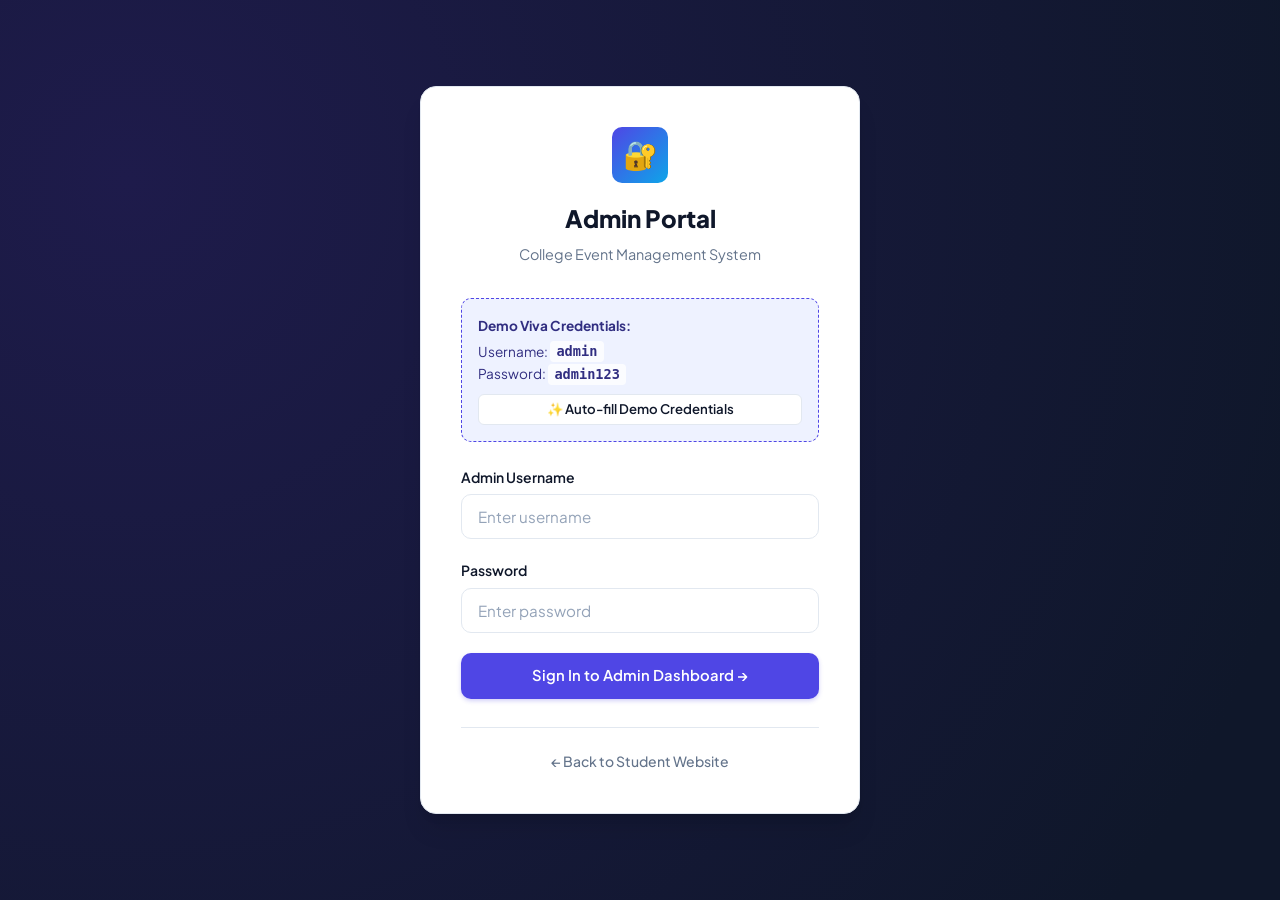
==== admin-dashboard.html @ d4ee1911 "Initial Commit" ====
<!DOCTYPE html>
<html lang="en">
<head>
  <meta charset="UTF-8">
  <meta name="viewport" content="width=device-width, initial-scale=1.0">
  <title>Admin Dashboard - CEMS</title>
  <meta name="description" content="Manage college events, view registrations, and monitor capacity.">
  <!-- Fonts -->
  <link rel="preconnect" href="https://fonts.googleapis.com">
  <link rel="preconnect" href="https://fonts.gstatic.com" crossorigin>
  <link href="https://fonts.googleapis.com/css2?family=Plus+Jakarta+Sans:wght@400;500;600;700;800&display=swap" rel="stylesheet">
  <!-- Stylesheets -->
  <link rel="stylesheet" href="css/style.css">
  <link rel="stylesheet" href="css/admin.css">
</head>
<body id="admin-dashboard-app">

  <div class="admin-layout">

    <!-- Admin Sidebar Navigation -->
    <aside class="admin-sidebar">
      <div class="admin-sidebar-header">
        <span class="brand-badge" style="width: 2rem; height: 2rem; font-size: 1rem;">🎓</span>
        <span class="admin-sidebar-brand">CEMS Admin</span>
      </div>

      <nav class="admin-nav">
        <div class="admin-nav-item active" data-panel="overview">
          <span class="admin-nav-icon">📊</span>
          <span>Overview</span>
        </div>

        <div class="admin-nav-item" data-panel="events">
          <span class="admin-nav-icon">📅</span>
          <span>Manage Events</span>
        </div>

        <div class="admin-nav-item" data-panel="registrations">
          <span class="admin-nav-icon">👥</span>
          <span>Registrations</span>
        </div>

        <div class="admin-nav-item" data-panel="settings">
          <span class="admin-nav-icon">⚙️</span>
          <span>Viva Settings</span>
        </div>
      </nav>

      <div class="admin-sidebar-footer">
        <div class="admin-user-info">
          <div class="admin-avatar">AD</div>
          <div>
            <div class="admin-user-name">Event Officer</div>
            <div class="admin-user-role">Administrator</div>
          </div>
        </div>
        <button id="admin-logout-btn" class="btn btn-secondary btn-sm" title="Log Out" style="padding: 0.35rem 0.6rem;">
          🚪
        </button>
      </div>
    </aside>

    <!-- Admin Main Body -->
    <div class="admin-main">

      <!-- Admin Topbar -->
      <header class="admin-topbar">
        <div style="display: flex; align-items: center; gap: 1rem;">
          <button class="admin-menu-toggle" id="admin-menu-toggle" aria-label="Toggle menu">
            ☰
          </button>
          <h2 class="admin-page-title" id="admin-page-title">Dashboard Overview</h2>
        </div>

        <div class="admin-topbar-actions">
          <a href="index.html" target="_blank" class="btn btn-secondary btn-sm">
            🌐 View Student Site
          </a>
          <button class="btn btn-primary btn-sm" onclick="openAddEventModal()">
            ➕ Add New Event
          </button>
        </div>
      </header>

      <!-- Admin Container -->
      <main class="admin-container">

        <!-- ================= PANEL 1: OVERVIEW ================= -->
        <section class="admin-panel active" id="panel-overview">
          <!-- Metric Cards Grid -->
          <div class="admin-stats-grid">
            <div class="admin-stat-card">
              <div class="admin-stat-icon icon-blue">📅</div>
              <div class="admin-stat-data">
                <h4>Total Events</h4>
                <div class="stat-number" id="stat-total-events">0</div>
              </div>
            </div>

            <div class="admin-stat-card">
              <div class="admin-stat-icon icon-purple">👥</div>
              <div class="admin-stat-data">
                <h4>Total Signups</h4>
                <div class="stat-number" id="stat-total-registrations">0</div>
              </div>
            </div>

            <div class="admin-stat-card">
              <div class="admin-stat-icon icon-green">⚡</div>
              <div class="admin-stat-data">
                <h4>Upcoming Events</h4>
                <div class="stat-number" id="stat-upcoming-events">0</div>
              </div>
            </div>

            <div class="admin-stat-card">
              <div class="admin-stat-icon icon-amber">🏁</div>
              <div class="admin-stat-data">
                <h4>Past Events</h4>
                <div class="stat-number" id="stat-past-events">0</div>
              </div>
            </div>
          </div>

          <!-- Recent Registrations Table -->
          <div class="admin-card">
            <div class="admin-card-header">
              <h3 class="admin-card-title">Recent Student Registrations</h3>
              <button class="btn btn-secondary btn-sm" onclick="document.querySelector('.admin-nav-item[data-panel=\'registrations\']').click()">
                View All Signups →
              </button>
            </div>
            <div class="admin-table-container">
              <table class="admin-table">
                <thead>
                  <tr>
                    <th>Student Name</th>
                    <th>Email Address</th>
                    <th>Event Title</th>
                    <th>Status</th>
                    <th>Date Registered</th>
                  </tr>
                </thead>
                <tbody id="recent-registrations-tbody">
                  <!-- Populated by admin.js -->
                </tbody>
              </table>
            </div>
          </div>
        </section>

        <!-- ================= PANEL 2: MANAGE EVENTS ================= -->
        <section class="admin-panel" id="panel-events">
          <div class="admin-card">
            <div class="admin-card-header">
              <div>
                <h3 class="admin-card-title">All College Events</h3>
                <p style="font-size: 0.85rem; color: var(--text-muted); margin-top: 0.2rem;">
                  Create, update, or remove events. Changes immediately sync to the student website.
                </p>
              </div>
              <button class="btn btn-primary btn-sm" onclick="openAddEventModal()">
                ➕ Add New Event
              </button>
            </div>
            <div class="admin-table-container">
              <table class="admin-table">
                <thead>
                  <tr>
                    <th>Event Details</th>
                    <th>Category</th>
                    <th>Date & Time</th>
                    <th>Venue</th>
                    <th>Registrations</th>
                    <th>Actions</th>
                  </tr>
                </thead>
                <tbody id="admin-events-tbody">
                  <!-- Populated by admin.js -->
                </tbody>
              </table>
            </div>
          </div>
        </section>

        <!-- ================= PANEL 3: STUDENT REGISTRATIONS ================= -->
        <section class="admin-panel" id="panel-registrations">
          <div class="admin-card">
            <div class="admin-card-header">
              <div>
                <h3 class="admin-card-title">Student Registration Master List</h3>
                <p style="font-size: 0.85rem; color: var(--text-muted); margin-top: 0.2rem;">
                  Search, verify, or revoke student event passes.
                </p>
              </div>
              <span id="admin-reg-count-badge" class="badge badge-general">0 records</span>
            </div>

            <!-- Search filter -->
            <div style="padding: 1rem 1.75rem; border-bottom: 1px solid var(--border-color); background-color: var(--bg-subtle);">
              <input 
                type="text" 
                id="admin-reg-search" 
                class="form-control" 
                placeholder="Search by student name, roll number, email, or event title..."
                style="max-width: 500px;"
              >
            </div>

            <div class="admin-table-container">
              <table class="admin-table">
                <thead>
                  <tr>
                    <th>Reg ID</th>
                    <th>Student Name</th>
                    <th>Email</th>
                    <th>Phone</th>
                    <th>Event Title</th>
                    <th>Registered Date</th>
                    <th>Action</th>
                  </tr>
                </thead>
                <tbody id="admin-registrations-tbody">
                  <!-- Populated by admin.js -->
                </tbody>
              </table>
            </div>
          </div>
        </section>

        <!-- ================= PANEL 4: SETTINGS & VIVA UTILITIES ================= -->
        <section class="admin-panel" id="panel-settings">
          <div class="admin-card" style="max-width: 700px;">
            <div class="admin-card-header">
              <h3 class="admin-card-title">Academic Viva & Presentation Utilities</h3>
            </div>
            <div style="padding: 2rem;">
              <h4 style="font-size: 1.1rem; margin-bottom: 0.5rem;">Reset Sample Data</h4>
              <p style="font-size: 0.9rem; color: var(--text-muted); margin-bottom: 1.5rem; line-height: 1.6;">
                During an academic project viva or presentation, you may create test events and test student registrations. Clicking the button below resets browser LocalStorage back to the original 6 default college events and 3 sample registrations.
              </p>

              <button class="btn btn-danger" onclick="handleResetDemoData()">
                🔄 Restore Default Sample Data
              </button>

              <div style="margin-top: 2.5rem; padding-top: 1.5rem; border-top: 1px solid var(--border-color);">
                <h4 style="font-size: 1rem; margin-bottom: 0.5rem;">Storage Diagnostics</h4>
                <div style="font-family: var(--font-mono); font-size: 0.85rem; color: #475569; background: var(--bg-subtle); padding: 1rem; border-radius: var(--radius-md);">
                  <div>Key: <code>cems_events</code> (Events store)</div>
                  <div style="margin-top: 0.4rem;">Key: <code>cems_registrations</code> (Student registrations)</div>
                  <div style="margin-top: 0.4rem;">Session: <code>cems_admin_logged_in</code> (Admin session token)</div>
                </div>
              </div>
            </div>
          </div>
        </section>

      </main>

    </div>
  </div>

  <!-- ================= ADD / EDIT EVENT MODAL ================= -->
  <div class="modal-overlay" id="event-editor-modal">
    <div class="modal-card" style="max-width: 620px;">
      <div class="modal-header">
        <h3 class="modal-title" id="event-modal-title">Add New Event</h3>
        <button class="modal-close" onclick="closeModal('event-editor-modal')">&times;</button>
      </div>

      <form id="event-editor-form">
        <div class="modal-body">

          <div class="form-group">
            <label for="event-title" class="form-label">Event Title <span class="required">*</span></label>
            <input type="text" id="event-title" class="form-control" placeholder="e.g. CodeSprint 2026 Hackathon" required>
          </div>

          <div style="display: grid; grid-template-columns: 1fr 1fr; gap: 1rem;">
            <div class="form-group">
              <label for="event-category" class="form-label">Category <span class="required">*</span></label>
              <select id="event-category" class="form-control" required>
                <option value="Technical">Technical</option>
                <option value="Cultural">Cultural</option>
                <option value="Sports">Sports</option>
                <option value="Workshop">Workshop</option>
              </select>
            </div>

            <div class="form-group">
              <label for="event-max-participants" class="form-label">Maximum Capacity <span class="required">*</span></label>
              <input type="number" id="event-max-participants" class="form-control" placeholder="e.g. 100" min="1" max="2000" required>
            </div>
          </div>

          <div style="display: grid; grid-template-columns: 1fr 1fr; gap: 1rem;">
            <div class="form-group">
              <label for="event-date" class="form-label">Event Date <span class="required">*</span></label>
              <input type="date" id="event-date" class="form-control" required>
            </div>

            <div class="form-group">
              <label for="event-time" class="form-label">Event Time <span class="required">*</span></label>
              <input type="text" id="event-time" class="form-control" placeholder="e.g. 10:00 AM" required>
            </div>
          </div>

          <div class="form-group">
            <label for="event-venue" class="form-label">Campus Venue <span class="required">*</span></label>
            <input type="text" id="event-venue" class="form-control" placeholder="e.g. Auditorium Hall 1 / Block B" required>
          </div>

          <div class="form-group">
            <label for="event-organizer" class="form-label">Organizing Committee / Club</label>
            <input type="text" id="event-organizer" class="form-control" placeholder="e.g. Department of Computer Science">
          </div>

          <div class="form-group">
            <label for="event-image-url" class="form-label">Cover Image URL</label>
            <input type="url" id="event-image-url" class="form-control" placeholder="https://images.unsplash.com/photo-...">
            <div class="form-hint">Leave blank to use an automatic high-quality college event default photo.</div>
          </div>

          <div class="form-group">
            <label for="event-description" class="form-label">Event Description & Rules <span class="required">*</span></label>
            <textarea id="event-description" class="form-control" rows="4" placeholder="Describe the event, agenda, prizes, and rules..." required></textarea>
          </div>

        </div>

        <div class="modal-footer">
          <button type="button" class="btn btn-secondary" onclick="closeModal('event-editor-modal')">Cancel</button>
          <button type="submit" class="btn btn-primary" id="save-event-submit-btn">Save Event</button>
        </div>
      </form>
    </div>
  </div>

  <!-- Scripts -->
  <script src="js/storage.js"></script>
  <script src="js/main.js"></script>
  <script src="js/admin.js"></script>
</body>
</html>
---- css/style.css ----
/**
 * COLLEGE EVENT MANAGEMENT SYSTEM (CEMS)
 * style.css - Global Stylesheet, CSS Variables, Layout, and Component System
 */

/* ==========================================================================
   CSS Variables & Design Tokens
   ========================================================================== */
:root {
  /* Brand Colors */
  --primary: #4f46e5;         /* Indigo 600 */
  --primary-hover: #4338ca;   /* Indigo 700 */
  --primary-light: #eef2ff;   /* Indigo 50 */
  --primary-dark: #312e81;    /* Indigo 900 */
  --secondary: #0ea5e9;       /* Sky 500 */
  --accent: #f59e0b;          /* Amber 500 */

  /* Semantic Colors */
  --success: #10b981;         /* Emerald 500 */
  --success-bg: #ecfdf5;
  --danger: #ef4444;          /* Red 500 */
  --danger-bg: #fef2f2;
  --warning: #f59e0b;
  --warning-bg: #fffbeb;
  --info: #3b82f6;
  --info-bg: #eff6ff;

  /* Neutral Shades */
  --bg-page: #f8fafc;         /* Slate 50 */
  --bg-surface: #ffffff;
  --bg-subtle: #f1f5f9;       /* Slate 100 */
  --border-color: #e2e8f0;    /* Slate 200 */
  --border-focus: #818cf8;

  --text-main: #0f172a;       /* Slate 900 */
  --text-muted: #64748b;      /* Slate 500 */
  --text-light: #94a3b8;      /* Slate 400 */
  --text-inverse: #ffffff;

  /* Typography */
  --font-family: 'Plus Jakarta Sans', system-ui, -apple-system, BlinkMacSystemFont, 'Segoe UI', Roboto, Oxygen, Ubuntu, Cantarell, sans-serif;
  --font-mono: ui-monospace, SFMono-Regular, Menlo, Monaco, Consolas, monospace;

  /* Shadows */
  --shadow-xs: 0 1px 2px 0 rgba(0, 0, 0, 0.05);
  --shadow-sm: 0 1px 3px 0 rgba(0, 0, 0, 0.1), 0 1px 2px -1px rgba(0, 0, 0, 0.1);
  --shadow-md: 0 4px 6px -1px rgba(0, 0, 0, 0.1), 0 2px 4px -2px rgba(0, 0, 0, 0.1);
  --shadow-lg: 0 10px 15px -3px rgba(0, 0, 0, 0.1), 0 4px 6px -4px rgba(0, 0, 0, 0.1);
  --shadow-xl: 0 20px 25px -5px rgba(0, 0, 0, 0.1), 0 8px 10px -6px rgba(0, 0, 0, 0.1);

  /* Radii */
  --radius-sm: 6px;
  --radius-md: 10px;
  --radius-lg: 16px;
  --radius-full: 9999px;

  /* Transitions */
  --transition-fast: 150ms ease;
  --transition-normal: 250ms ease;
}

/* ==========================================================================
   CSS Reset & Base Styles
   ========================================================================== */
*, *::before, *::after {
  box-sizing: border-box;
  margin: 0;
  padding: 0;
}

html {
  scroll-behavior: smooth;
  font-size: 16px;
}

body {
  font-family: var(--font-family);
  background-color: var(--bg-page);
  color: var(--text-main);
  line-height: 1.6;
  min-height: 100vh;
  display: flex;
  flex-direction: column;
  -webkit-font-smoothing: antialiased;
}

a {
  color: inherit;
  text-decoration: none;
  transition: color var(--transition-fast);
}

img {
  max-width: 100%;
  display: block;
  height: auto;
}

button, input, select, textarea {
  font-family: inherit;
  font-size: inherit;
}

/* ==========================================================================
   Layout Containers & Grid
   ========================================================================== */
.container {
  width: 100%;
  max-width: 1200px;
  margin-left: auto;
  margin-right: auto;
  padding-left: 1.5rem;
  padding-right: 1.5rem;
}

.main-content {
  flex: 1 0 auto;
}

/* ==========================================================================
   Navigation Bar
   ========================================================================== */
.navbar {
  background-color: var(--bg-surface);
  border-bottom: 1px solid var(--border-color);
  position: sticky;
  top: 0;
  z-index: 100;
  backdrop-filter: blur(8px);
  background-color: rgba(255, 255, 255, 0.95);
  box-shadow: var(--shadow-xs);
}

.nav-container {
  display: flex;
  align-items: center;
  justify-content: space-between;
  height: 4.25rem;
}

.nav-brand {
  display: flex;
  align-items: center;
  gap: 0.75rem;
  font-weight: 700;
  font-size: 1.25rem;
  color: var(--primary-dark);
}

.nav-brand .brand-badge {
  display: inline-flex;
  align-items: center;
  justify-content: center;
  width: 2.25rem;
  height: 2.25rem;
  background: linear-gradient(135deg, var(--primary), var(--secondary));
  color: white;
  border-radius: var(--radius-md);
  font-size: 1.1rem;
}

.nav-brand span.brand-text {
  letter-spacing: -0.025em;
}

.nav-brand span.highlight {
  color: var(--primary);
}

.nav-links {
  display: flex;
  align-items: center;
  list-style: none;
  gap: 1.5rem;
}

.nav-link {
  font-weight: 500;
  font-size: 0.95rem;
  color: var(--text-muted);
  padding: 0.5rem 0.75rem;
  border-radius: var(--radius-sm);
  transition: all var(--transition-fast);
}

.nav-link:hover {
  color: var(--primary);
  background-color: var(--primary-light);
}

.nav-link.active {
  color: var(--primary);
  background-color: var(--primary-light);
  font-weight: 600;
}

.nav-actions {
  display: flex;
  align-items: center;
  gap: 0.75rem;
}

.nav-toggle {
  display: none;
  background: none;
  border: 1px solid var(--border-color);
  padding: 0.5rem;
  border-radius: var(--radius-sm);
  cursor: pointer;
  color: var(--text-main);
  font-size: 1.25rem;
}

/* ==========================================================================
   Buttons
   ========================================================================== */
.btn {
  display: inline-flex;
  align-items: center;
  justify-content: center;
  gap: 0.5rem;
  padding: 0.65rem 1.25rem;
  font-size: 0.925rem;
  font-weight: 600;
  border-radius: var(--radius-md);
  border: 1px solid transparent;
  cursor: pointer;
  transition: all var(--transition-fast);
  text-align: center;
  line-height: 1.2;
}

.btn:active {
  transform: translateY(1px);
}

.btn-primary {
  background-color: var(--primary);
  color: white;
  box-shadow: 0 2px 4px rgba(79, 70, 229, 0.25);
}

.btn-primary:hover {
  background-color: var(--primary-hover);
  box-shadow: 0 4px 10px rgba(79, 70, 229, 0.35);
}

.btn-secondary {
  background-color: var(--bg-surface);
  color: var(--text-main);
  border-color: var(--border-color);
}

.btn-secondary:hover {
  background-color: var(--bg-subtle);
  border-color: #cbd5e1;
}

.btn-outline-primary {
  background-color: transparent;
  color: var(--primary);
  border-color: var(--primary);
}

.btn-outline-primary:hover {
  background-color: var(--primary-light);
}

.btn-danger {
  background-color: var(--danger);
  color: white;
}

.btn-danger:hover {
  background-color: #dc2626;
}

.btn-sm {
  padding: 0.4rem 0.8rem;
  font-size: 0.825rem;
  border-radius: var(--radius-sm);
}

.btn-lg {
  padding: 0.85rem 1.75rem;
  font-size: 1.05rem;
  border-radius: var(--radius-lg);
}

.btn:disabled {
  opacity: 0.6;
  cursor: not-allowed;
  pointer-events: none;
}

/* ==========================================================================
   Badges & Tags
   ========================================================================== */
.badge {
  display: inline-flex;
  align-items: center;
  gap: 0.35rem;
  padding: 0.25rem 0.65rem;
  font-size: 0.75rem;
  font-weight: 600;
  border-radius: var(--radius-full);
  text-transform: uppercase;
  letter-spacing: 0.04em;
}

.badge-tech {
  background-color: #e0e7ff;
  color: #3730a3;
}

.badge-cultural {
  background-color: #fce7f3;
  color: #9d174d;
}

.badge-sports {
  background-color: #dcfce7;
  color: #166534;
}

.badge-workshop {
  background-color: #fef3c7;
  color: #92400e;
}

.badge-general {
  background-color: #f1f5f9;
  color: #475569;
}

.badge-success {
  background-color: var(--success-bg);
  color: #065f46;
}

.badge-danger {
  background-color: var(--danger-bg);
  color: #991b1b;
}

.badge-past {
  background-color: #e2e8f0;
  color: #64748b;
}

/* ==========================================================================
   Hero Section
   ========================================================================== */
.hero {
  position: relative;
  background: linear-gradient(135deg, #1e1b4b 0%, #312e81 50%, #4338ca 100%);
  color: white;
  padding: 5rem 0 4rem 0;
  overflow: hidden;
}

.hero::after {
  content: '';
  position: absolute;
  top: 0;
  right: 0;
  bottom: 0;
  left: 0;
  background-image: radial-gradient(circle at 20% 30%, rgba(255, 255, 255, 0.08) 0%, transparent 50%),
                    radial-gradient(circle at 80% 80%, rgba(14, 165, 233, 0.15) 0%, transparent 40%);
  pointer-events: none;
}

.hero-content {
  position: relative;
  z-index: 2;
  max-width: 800px;
  margin: 0 auto;
  text-align: center;
}

.hero-chip {
  display: inline-flex;
  align-items: center;
  gap: 0.5rem;
  background-color: rgba(255, 255, 255, 0.12);
  border: 1px solid rgba(255, 255, 255, 0.2);
  color: #e0e7ff;
  padding: 0.4rem 1rem;
  border-radius: var(--radius-full);
  font-size: 0.85rem;
  font-weight: 500;
  margin-bottom: 1.5rem;
}

.hero-title {
  font-size: 3rem;
  font-weight: 800;
  line-height: 1.15;
  letter-spacing: -0.03em;
  margin-bottom: 1.25rem;
}

.hero-title .gradient-text {
  background: linear-gradient(135deg, #38bdf8 0%, #818cf8 100%);
  -webkit-background-clip: text;
  -webkit-text-fill-color: transparent;
}

.hero-subtitle {
  font-size: 1.2rem;
  color: #c7d2fe;
  line-height: 1.6;
  margin-bottom: 2.25rem;
  max-width: 650px;
  margin-left: auto;
  margin-right: auto;
}

.hero-buttons {
  display: flex;
  align-items: center;
  justify-content: center;
  gap: 1rem;
  flex-wrap: wrap;
}

.hero-stats {
  display: grid;
  grid-template-columns: repeat(3, 1fr);
  gap: 1.5rem;
  margin-top: 3.5rem;
  padding-top: 2.5rem;
  border-top: 1px solid rgba(255, 255, 255, 0.15);
}

.hero-stat-card {
  text-align: center;
}

.hero-stat-number {
  font-size: 2.25rem;
  font-weight: 800;
  color: #ffffff;
  line-height: 1;
}

.hero-stat-label {
  font-size: 0.875rem;
  color: #a5b4fc;
  margin-top: 0.4rem;
  font-weight: 500;
}

/* ==========================================================================
   Section Headings
   ========================================================================== */
.section {
  padding: 4.5rem 0;
}

.section-alt {
  background-color: #f1f5f9;
}

.section-header {
  text-align: center;
  max-width: 650px;
  margin: 0 auto 3rem auto;
}

.section-tag {
  color: var(--primary);
  font-weight: 700;
  font-size: 0.85rem;
  text-transform: uppercase;
  letter-spacing: 0.08em;
  margin-bottom: 0.5rem;
  display: block;
}

.section-title {
  font-size: 2.25rem;
  font-weight: 800;
  color: var(--text-main);
  letter-spacing: -0.02em;
  line-height: 1.2;
}

.section-subtitle {
  color: var(--text-muted);
  font-size: 1.05rem;
  margin-top: 0.75rem;
}

/* ==========================================================================
   Event Cards Grid
   ========================================================================== */
.event-grid {
  display: grid;
  grid-template-columns: repeat(auto-fill, minmax(340px, 1fr));
  gap: 2rem;
}

.event-card {
  background-color: var(--bg-surface);
  border-radius: var(--radius-lg);
  border: 1px solid var(--border-color);
  overflow: hidden;
  box-shadow: var(--shadow-sm);
  display: flex;
  flex-direction: column;
  transition: all var(--transition-normal);
  position: relative;
}

.event-card:hover {
  transform: translateY(-4px);
  box-shadow: var(--shadow-xl);
  border-color: #cbd5e1;
}

.event-card-image-wrapper {
  position: relative;
  width: 100%;
  height: 200px;
  overflow: hidden;
  background-color: var(--bg-subtle);
}

.event-card-img {
  width: 100%;
  height: 100%;
  object-fit: cover;
  transition: transform var(--transition-normal);
}

.event-card:hover .event-card-img {
  transform: scale(1.05);
}

.event-card-category {
  position: absolute;
  top: 1rem;
  left: 1rem;
  z-index: 2;
  box-shadow: var(--shadow-sm);
}

.event-card-status-badge {
  position: absolute;
  top: 1rem;
  right: 1rem;
  z-index: 2;
  box-shadow: var(--shadow-sm);
}

.event-card-body {
  padding: 1.5rem;
  display: flex;
  flex-direction: column;
  flex: 1;
}

.event-card-date-strip {
  display: flex;
  align-items: center;
  gap: 0.5rem;
  color: var(--primary);
  font-size: 0.85rem;
  font-weight: 600;
  margin-bottom: 0.6rem;
}

.event-card-title {
  font-size: 1.25rem;
  font-weight: 700;
  color: var(--text-main);
  line-height: 1.35;
  margin-bottom: 0.6rem;
}

.event-card-title a:hover {
  color: var(--primary);
}

.event-card-desc {
  color: var(--text-muted);
  font-size: 0.925rem;
  line-height: 1.55;
  margin-bottom: 1.25rem;
  display: -webkit-box;
  -webkit-line-clamp: 2;
  -webkit-box-orient: vertical;
  overflow: hidden;
}

.event-card-meta {
  display: flex;
  flex-direction: column;
  gap: 0.4rem;
  padding-top: 1rem;
  border-top: 1px solid var(--border-color);
  margin-top: auto;
  font-size: 0.85rem;
  color: var(--text-muted);
}

.event-card-meta-item {
  display: flex;
  align-items: center;
  gap: 0.5rem;
}

.event-card-capacity-bar {
  margin-top: 0.75rem;
  background-color: var(--bg-subtle);
  height: 6px;
  border-radius: var(--radius-full);
  overflow: hidden;
}

.event-card-capacity-fill {
  height: 100%;
  background: linear-gradient(90deg, var(--secondary), var(--primary));
  border-radius: var(--radius-full);
  transition: width 0.4s ease;
}

.event-card-footer {
  padding: 1rem 1.5rem 1.5rem 1.5rem;
  display: flex;
  align-items: center;
  gap: 0.75rem;
}

.event-card-footer .btn {
  flex: 1;
}

/* ==========================================================================
   Features Section ("Why CEMS?")
   ========================================================================== */
.features-grid {
  display: grid;
  grid-template-columns: repeat(auto-fit, minmax(260px, 1fr));
  gap: 2rem;
}

.feature-box {
  background-color: var(--bg-surface);
  border: 1px solid var(--border-color);
  border-radius: var(--radius-lg);
  padding: 2rem 1.75rem;
  transition: all var(--transition-normal);
}

.feature-box:hover {
  transform: translateY(-4px);
  box-shadow: var(--shadow-lg);
  border-color: #cbd5e1;
}

.feature-icon-wrapper {
  width: 3.25rem;
  height: 3.25rem;
  border-radius: var(--radius-md);
  background-color: var(--primary-light);
  color: var(--primary);
  display: flex;
  align-items: center;
  justify-content: center;
  font-size: 1.5rem;
  margin-bottom: 1.25rem;
}

.feature-title {
  font-size: 1.2rem;
  font-weight: 700;
  margin-bottom: 0.5rem;
  color: var(--text-main);
}

.feature-desc {
  font-size: 0.925rem;
  color: var(--text-muted);
  line-height: 1.6;
}

/* ==========================================================================
   Steps Section ("How It Works")
   ========================================================================== */
.steps-grid {
  display: grid;
  grid-template-columns: repeat(auto-fit, minmax(280px, 1fr));
  gap: 2rem;
  counter-reset: step-counter;
}

.step-card {
  position: relative;
  background-color: var(--bg-surface);
  border: 1px solid var(--border-color);
  border-radius: var(--radius-lg);
  padding: 2.25rem 2rem;
  box-shadow: var(--shadow-sm);
}

.step-number {
  display: inline-flex;
  align-items: center;
  justify-content: center;
  width: 2.5rem;
  height: 2.5rem;
  border-radius: var(--radius-full);
  background: var(--primary);
  color: white;
  font-weight: 800;
  font-size: 1.1rem;
  margin-bottom: 1.25rem;
}

.step-title {
  font-size: 1.2rem;
  font-weight: 700;
  margin-bottom: 0.5rem;
}

.step-desc {
  color: var(--text-muted);
  font-size: 0.925rem;
}

/* ==========================================================================
   Forms & Inputs
   ========================================================================== */
.form-group {
  margin-bottom: 1.25rem;
}

.form-label {
  display: block;
  font-size: 0.875rem;
  font-weight: 600;
  color: var(--text-main);
  margin-bottom: 0.4rem;
}

.form-label .required {
  color: var(--danger);
}

.form-control {
  width: 100%;
  padding: 0.75rem 1rem;
  font-size: 0.95rem;
  border: 1px solid var(--border-color);
  border-radius: var(--radius-md);
  background-color: var(--bg-surface);
  color: var(--text-main);
  transition: all var(--transition-fast);
  outline: none;
}

.form-control:focus {
  border-color: var(--primary);
  box-shadow: 0 0 0 3px rgba(79, 70, 229, 0.15);
}

.form-control::placeholder {
  color: var(--text-light);
}

.form-error {
  color: var(--danger);
  font-size: 0.825rem;
  margin-top: 0.35rem;
  display: none;
}

.form-error.visible {
  display: block;
}

.form-hint {
  font-size: 0.8rem;
  color: var(--text-muted);
  margin-top: 0.35rem;
}

/* ==========================================================================
   Toast Notification System
   ========================================================================== */
.toast-container {
  position: fixed;
  bottom: 1.5rem;
  right: 1.5rem;
  z-index: 9999;
  display: flex;
  flex-direction: column;
  gap: 0.75rem;
  max-width: 380px;
  width: 100%;
  pointer-events: none;
}

.toast {
  pointer-events: auto;
  background-color: var(--bg-surface);
  border-radius: var(--radius-md);
  padding: 1rem 1.25rem;
  box-shadow: var(--shadow-xl);
  border-left: 4px solid var(--primary);
  display: flex;
  align-items: flex-start;
  gap: 0.75rem;
  color: var(--text-main);
  font-size: 0.925rem;
  animation: slideInRight 0.3s ease forwards;
  transition: opacity 0.3s ease, transform 0.3s ease;
}

.toast.toast-success {
  border-left-color: var(--success);
}

.toast.toast-error {
  border-left-color: var(--danger);
}

.toast.toast-warning {
  border-left-color: var(--warning);
}

.toast-icon {
  font-size: 1.25rem;
  flex-shrink: 0;
  margin-top: 2px;
}

.toast-body {
  flex: 1;
}

.toast-title {
  font-weight: 700;
  font-size: 0.95rem;
  margin-bottom: 0.2rem;
}

.toast-message {
  color: var(--text-muted);
  font-size: 0.875rem;
}

@keyframes slideInRight {
  from {
    transform: translateX(100%);
    opacity: 0;
  }
  to {
    transform: translateX(0);
    opacity: 1;
  }
}

/* ==========================================================================
   Modal Dialogs
   ========================================================================== */
.modal-overlay {
  position: fixed;
  inset: 0;
  background-color: rgba(15, 23, 42, 0.6);
  backdrop-filter: blur(4px);
  z-index: 1000;
  display: flex;
  align-items: center;
  justify-content: center;
  padding: 1.5rem;
  opacity: 0;
  visibility: hidden;
  transition: all var(--transition-normal);
}

.modal-overlay.active {
  opacity: 1;
  visibility: visible;
}

.modal-card {
  background-color: var(--bg-surface);
  border-radius: var(--radius-lg);
  max-width: 550px;
  width: 100%;
  max-height: 90vh;
  overflow-y: auto;
  box-shadow: var(--shadow-xl);
  transform: translateY(20px) scale(0.97);
  transition: all var(--transition-normal);
  border: 1px solid var(--border-color);
}

.modal-overlay.active .modal-card {
  transform: translateY(0) scale(1);
}

.modal-header {
  padding: 1.25rem 1.5rem;
  border-bottom: 1px solid var(--border-color);
  display: flex;
  align-items: center;
  justify-content: space-between;
}

.modal-title {
  font-size: 1.25rem;
  font-weight: 700;
}

.modal-close {
  background: none;
  border: none;
  font-size: 1.5rem;
  color: var(--text-muted);
  cursor: pointer;
  line-height: 1;
}

.modal-close:hover {
  color: var(--danger);
}

.modal-body {
  padding: 1.5rem;
}

.modal-footer {
  padding: 1rem 1.5rem;
  border-top: 1px solid var(--border-color);
  display: flex;
  align-items: center;
  justify-content: flex-end;
  gap: 0.75rem;
  background-color: var(--bg-subtle);
}

/* ==========================================================================
   Footer
   ========================================================================== */
.footer {
  background-color: #0f172a;
  color: #94a3b8;
  padding: 4rem 0 2rem 0;
  margin-top: auto;
  border-top: 1px solid #1e293b;
}

.footer-grid {
  display: grid;
  grid-template-columns: 2fr 1fr 1fr;
  gap: 3rem;
  margin-bottom: 3rem;
}

.footer-brand {
  max-width: 360px;
}

.footer-brand .nav-brand {
  color: #ffffff;
  margin-bottom: 1rem;
}

.footer-text {
  font-size: 0.925rem;
  line-height: 1.6;
}

.footer-col-title {
  color: #ffffff;
  font-size: 1rem;
  font-weight: 700;
  margin-bottom: 1.25rem;
}

.footer-links {
  list-style: none;
  display: flex;
  flex-direction: column;
  gap: 0.65rem;
}

.footer-link {
  font-size: 0.9rem;
  transition: color var(--transition-fast);
}

.footer-link:hover {
  color: #ffffff;
}

.footer-bottom {
  padding-top: 2rem;
  border-top: 1px solid #1e293b;
  display: flex;
  align-items: center;
  justify-content: space-between;
  font-size: 0.85rem;
}

.viva-callout-pill {
  display: inline-flex;
  align-items: center;
  gap: 0.4rem;
  background-color: #1e293b;
  color: #38bdf8;
  padding: 0.25rem 0.75rem;
  border-radius: var(--radius-full);
  font-size: 0.8rem;
  font-weight: 500;
}

/* ==========================================================================
   Responsive Styles
   ========================================================================== */
@media (max-width: 900px) {
  .footer-grid {
    grid-template-columns: 1fr;
    gap: 2rem;
  }
}

@media (max-width: 768px) {
  .hero-title {
    font-size: 2.25rem;
  }

  .hero-stats {
    grid-template-columns: 1fr;
    gap: 1.25rem;
  }

  .nav-toggle {
    display: block;
  }

  .nav-links {
    position: absolute;
    top: 4.25rem;
    left: 0;
    right: 0;
    background-color: var(--bg-surface);
    border-bottom: 1px solid var(--border-color);
    flex-direction: column;
    padding: 1.25rem 1.5rem;
    gap: 0.75rem;
    display: none;
    box-shadow: var(--shadow-lg);
  }

  .nav-links.active {
    display: flex;
  }

  .footer-bottom {
    flex-direction: column;
    gap: 1rem;
    text-align: center;
  }
}
---- css/admin.css ----
/**
 * COLLEGE EVENT MANAGEMENT SYSTEM (CEMS)
 * admin.css - Admin Login & Admin Dashboard Stylesheet
 */

/* ==========================================================================
   Admin Login Screen
   ========================================================================== */
.admin-login-body {
  min-height: 100vh;
  display: flex;
  align-items: center;
  justify-content: center;
  background: radial-gradient(circle at 10% 20%, #1e1b4b 0%, #0f172a 90%);
  padding: 1.5rem;
}

.admin-login-wrapper {
  max-width: 440px;
  width: 100%;
}

.admin-login-card {
  background-color: var(--bg-surface);
  border-radius: var(--radius-lg);
  padding: 2.5rem;
  box-shadow: var(--shadow-xl);
  border: 1px solid var(--border-color);
}

.admin-login-header {
  text-align: center;
  margin-bottom: 2rem;
}

.admin-logo-badge {
  display: inline-flex;
  align-items: center;
  justify-content: center;
  width: 3.5rem;
  height: 3.5rem;
  background: linear-gradient(135deg, var(--primary), var(--secondary));
  color: white;
  border-radius: var(--radius-md);
  font-size: 1.75rem;
  margin-bottom: 1rem;
}

.admin-login-title {
  font-size: 1.5rem;
  font-weight: 800;
  color: var(--text-main);
}

.admin-login-subtitle {
  color: var(--text-muted);
  font-size: 0.9rem;
  margin-top: 0.35rem;
}

.demo-credentials-box {
  background-color: var(--primary-light);
  border: 1px dashed var(--primary);
  border-radius: var(--radius-md);
  padding: 1rem;
  margin-bottom: 1.5rem;
  font-size: 0.85rem;
  color: var(--primary-dark);
}

.demo-credentials-box strong {
  display: block;
  margin-bottom: 0.25rem;
  font-weight: 700;
}

.demo-credentials-box code {
  background-color: rgba(255, 255, 255, 0.8);
  padding: 0.15rem 0.4rem;
  border-radius: 4px;
  font-family: var(--font-mono);
  font-weight: 600;
}

/* ==========================================================================
   Admin Dashboard Shell & Sidebar
   ========================================================================== */
.admin-layout {
  display: flex;
  min-height: 100vh;
  background-color: var(--bg-page);
}

.admin-sidebar {
  width: 260px;
  background-color: #0f172a;
  color: #94a3b8;
  display: flex;
  flex-direction: column;
  flex-shrink: 0;
  border-right: 1px solid #1e293b;
  position: sticky;
  top: 0;
  height: 100vh;
  z-index: 100;
}

.admin-sidebar-header {
  padding: 1.5rem;
  border-bottom: 1px solid #1e293b;
  display: flex;
  align-items: center;
  gap: 0.75rem;
}

.admin-sidebar-brand {
  font-size: 1.15rem;
  font-weight: 800;
  color: white;
}

.admin-nav {
  padding: 1.5rem 1rem;
  display: flex;
  flex-direction: column;
  gap: 0.35rem;
  flex: 1;
}

.admin-nav-item {
  display: flex;
  align-items: center;
  gap: 0.75rem;
  padding: 0.75rem 1rem;
  color: #94a3b8;
  border-radius: var(--radius-md);
  font-size: 0.925rem;
  font-weight: 500;
  cursor: pointer;
  transition: all var(--transition-fast);
}

.admin-nav-item:hover {
  background-color: #1e293b;
  color: white;
}

.admin-nav-item.active {
  background-color: var(--primary);
  color: white;
  font-weight: 600;
}

.admin-nav-icon {
  font-size: 1.2rem;
  width: 1.5rem;
  text-align: center;
}

.admin-sidebar-footer {
  padding: 1.25rem 1.5rem;
  border-top: 1px solid #1e293b;
  display: flex;
  align-items: center;
  justify-content: space-between;
}

.admin-user-info {
  display: flex;
  align-items: center;
  gap: 0.6rem;
}

.admin-avatar {
  width: 2rem;
  height: 2rem;
  border-radius: 50%;
  background-color: var(--primary);
  color: white;
  display: flex;
  align-items: center;
  justify-content: center;
  font-weight: 700;
  font-size: 0.85rem;
}

.admin-user-name {
  font-size: 0.85rem;
  font-weight: 600;
  color: white;
}

.admin-user-role {
  font-size: 0.75rem;
  color: #64748b;
}

/* ==========================================================================
   Admin Main Content Area
   ========================================================================== */
.admin-main {
  flex: 1;
  display: flex;
  flex-direction: column;
  min-width: 0;
  overflow-x: hidden;
}

.admin-topbar {
  background-color: var(--bg-surface);
  border-bottom: 1px solid var(--border-color);
  padding: 1rem 2rem;
  display: flex;
  align-items: center;
  justify-content: space-between;
  position: sticky;
  top: 0;
  z-index: 90;
}

.admin-page-title {
  font-size: 1.5rem;
  font-weight: 800;
  color: var(--text-main);
}

.admin-topbar-actions {
  display: flex;
  align-items: center;
  gap: 1rem;
}

.admin-container {
  padding: 2rem;
  flex: 1;
}

/* Stats Cards */
.admin-stats-grid {
  display: grid;
  grid-template-columns: repeat(auto-fit, minmax(220px, 1fr));
  gap: 1.5rem;
  margin-bottom: 2rem;
}

.admin-stat-card {
  background-color: var(--bg-surface);
  border-radius: var(--radius-lg);
  border: 1px solid var(--border-color);
  padding: 1.5rem;
  box-shadow: var(--shadow-sm);
  display: flex;
  align-items: center;
  gap: 1.25rem;
}

.admin-stat-icon {
  width: 3.25rem;
  height: 3.25rem;
  border-radius: var(--radius-md);
  display: flex;
  align-items: center;
  justify-content: center;
  font-size: 1.5rem;
  flex-shrink: 0;
}

.icon-blue {
  background-color: var(--info-bg);
  color: var(--info);
}

.icon-green {
  background-color: var(--success-bg);
  color: var(--success);
}

.icon-purple {
  background-color: var(--primary-light);
  color: var(--primary);
}

.icon-amber {
  background-color: var(--warning-bg);
  color: var(--warning);
}

.admin-stat-data h4 {
  font-size: 0.85rem;
  color: var(--text-muted);
  font-weight: 600;
  text-transform: uppercase;
  letter-spacing: 0.04em;
}

.admin-stat-data .stat-number {
  font-size: 1.85rem;
  font-weight: 800;
  color: var(--text-main);
  line-height: 1.2;
  margin-top: 0.25rem;
}

/* ==========================================================================
   Admin Content Panels
   ========================================================================== */
.admin-panel {
  display: none;
}

.admin-panel.active {
  display: block;
}

.admin-card {
  background-color: var(--bg-surface);
  border-radius: var(--radius-lg);
  border: 1px solid var(--border-color);
  box-shadow: var(--shadow-sm);
  overflow: hidden;
  margin-bottom: 2rem;
}

.admin-card-header {
  padding: 1.25rem 1.75rem;
  border-bottom: 1px solid var(--border-color);
  display: flex;
  align-items: center;
  justify-content: space-between;
  gap: 1rem;
  flex-wrap: wrap;
}

.admin-card-title {
  font-size: 1.15rem;
  font-weight: 700;
  color: var(--text-main);
}

.admin-table-container {
  overflow-x: auto;
}

.admin-table {
  width: 100%;
  border-collapse: collapse;
  text-align: left;
  font-size: 0.9rem;
}

.admin-table th {
  background-color: var(--bg-subtle);
  padding: 0.85rem 1.25rem;
  font-weight: 600;
  color: var(--text-muted);
  font-size: 0.8rem;
  text-transform: uppercase;
  letter-spacing: 0.05em;
  border-bottom: 1px solid var(--border-color);
}

.admin-table td {
  padding: 1rem 1.25rem;
  border-bottom: 1px solid var(--border-color);
  color: var(--text-main);
  vertical-align: middle;
}

.admin-table tr:hover td {
  background-color: #f8fafc;
}

.table-event-preview {
  display: flex;
  align-items: center;
  gap: 0.85rem;
}

.table-event-thumb {
  width: 44px;
  height: 44px;
  border-radius: var(--radius-sm);
  object-fit: cover;
  flex-shrink: 0;
}

.table-actions {
  display: flex;
  align-items: center;
  gap: 0.5rem;
}

/* Admin Responsive Menu */
.admin-menu-toggle {
  display: none;
  background: none;
  border: 1px solid var(--border-color);
  padding: 0.5rem;
  border-radius: var(--radius-sm);
  cursor: pointer;
  font-size: 1.25rem;
}

@media (max-width: 900px) {
  .admin-sidebar {
    position: fixed;
    left: -260px;
    transition: left var(--transition-normal);
  }

  .admin-sidebar.open {
    left: 0;
  }

  .admin-menu-toggle {
    display: block;
  }
}
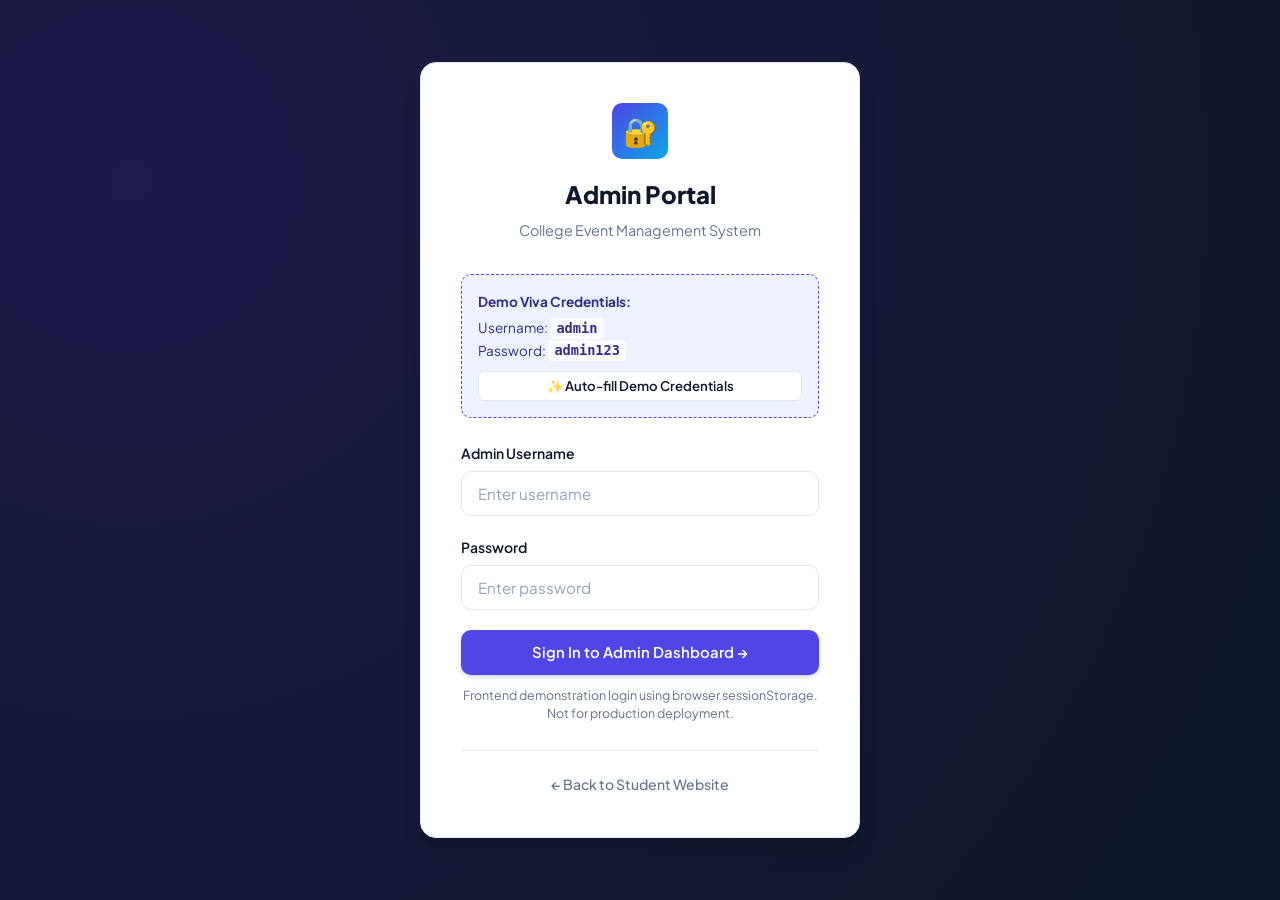
==== commit a76e7502: "Fix bugs and improve CEMS project" ====
--- a/admin-dashboard.html
+++ b/admin-dashboard.html
@@ -12,6 +12,12 @@
   <!-- Stylesheets -->
   <link rel="stylesheet" href="css/style.css">
   <link rel="stylesheet" href="css/admin.css">
+  <!-- Immediate Auth Guard to Prevent Flash of Protected Content -->
+  <script>
+    if (sessionStorage.getItem('cems_admin_logged_in') !== 'true') {
+      window.location.replace('admin-login.html');
+    }
+  </script>
 </head>
 <body id="admin-dashboard-app">
 
@@ -22,6 +28,7 @@
       <div class="admin-sidebar-header">
         <span class="brand-badge" style="width: 2rem; height: 2rem; font-size: 1rem;">🎓</span>
         <span class="admin-sidebar-brand">CEMS Admin</span>
+        <button class="admin-sidebar-close" id="admin-sidebar-close" aria-label="Close sidebar">&times;</button>
       </div>
 
       <nav class="admin-nav">
@@ -277,7 +284,7 @@
             <input type="text" id="event-title" class="form-control" placeholder="e.g. CodeSprint 2026 Hackathon" required>
           </div>
 
-          <div style="display: grid; grid-template-columns: 1fr 1fr; gap: 1rem;">
+          <div class="form-row-2col" style="display: grid; grid-template-columns: 1fr 1fr; gap: 1rem;">
             <div class="form-group">
               <label for="event-category" class="form-label">Category <span class="required">*</span></label>
               <select id="event-category" class="form-control" required>
@@ -294,7 +301,7 @@
             </div>
           </div>
 
-          <div style="display: grid; grid-template-columns: 1fr 1fr; gap: 1rem;">
+          <div class="form-row-2col" style="display: grid; grid-template-columns: 1fr 1fr; gap: 1rem;">
             <div class="form-group">
               <label for="event-date" class="form-label">Event Date <span class="required">*</span></label>
               <input type="date" id="event-date" class="form-control" required>
--- a/css/style.css
+++ b/css/style.css
@@ -498,7 +498,7 @@
    ========================================================================== */
 .event-grid {
   display: grid;
-  grid-template-columns: repeat(auto-fill, minmax(340px, 1fr));
+  grid-template-columns: repeat(auto-fill, minmax(min(100%, 320px), 1fr));
   gap: 2rem;
 }
 
@@ -800,7 +800,7 @@
   flex-direction: column;
   gap: 0.75rem;
   max-width: 380px;
-  width: 100%;
+  width: calc(100% - 3rem);
   pointer-events: none;
 }
 
@@ -891,13 +891,14 @@
   background-color: var(--bg-surface);
   border-radius: var(--radius-lg);
   max-width: 550px;
-  width: 100%;
+  width: calc(100% - 2rem);
   max-height: 90vh;
   overflow-y: auto;
   box-shadow: var(--shadow-xl);
   transform: translateY(20px) scale(0.97);
   transition: all var(--transition-normal);
   border: 1px solid var(--border-color);
+  margin: 1rem auto;
 }
 
 .modal-overlay.active .modal-card {
@@ -1056,6 +1057,7 @@
     gap: 0.75rem;
     display: none;
     box-shadow: var(--shadow-lg);
+    z-index: 999;
   }
 
   .nav-links.active {
@@ -1068,3 +1070,9 @@
     text-align: center;
   }
 }
+
+@media (max-width: 500px) {
+  .form-row-2col {
+    grid-template-columns: 1fr !important;
+  }
+}
--- a/css/admin.css
+++ b/css/admin.css
@@ -343,6 +343,7 @@
 
 .admin-table {
   width: 100%;
+  min-width: 680px;
   border-collapse: collapse;
   text-align: left;
   font-size: 0.9rem;
@@ -401,10 +402,28 @@
   font-size: 1.25rem;
 }
 
+.admin-sidebar-close {
+  display: none;
+  background: none;
+  border: none;
+  color: #94a3b8;
+  font-size: 1.4rem;
+  cursor: pointer;
+  line-height: 1;
+  margin-left: auto;
+  padding: 0.25rem 0.5rem;
+}
+
+.admin-sidebar-close:hover {
+  color: white;
+}
+
 @media (max-width: 900px) {
   .admin-sidebar {
     position: fixed;
     left: -260px;
+    z-index: 1000;
+    box-shadow: var(--shadow-xl);
     transition: left var(--transition-normal);
   }
 
@@ -415,4 +434,39 @@
   .admin-menu-toggle {
     display: block;
   }
-}
+
+  .admin-sidebar-close {
+    display: block;
+  }
+
+  .admin-topbar {
+    padding: 1rem 1.25rem;
+  }
+
+  .admin-container {
+    padding: 1.25rem;
+  }
+}
+
+@media (max-width: 600px) {
+  .admin-topbar {
+    flex-direction: column;
+    align-items: flex-start;
+    gap: 0.75rem;
+  }
+
+  .admin-topbar-actions {
+    width: 100%;
+    justify-content: space-between;
+  }
+
+  .admin-stats-grid {
+    grid-template-columns: 1fr;
+    gap: 1rem;
+  }
+
+  .admin-card-header {
+    flex-direction: column;
+    align-items: flex-start;
+  }
+}
